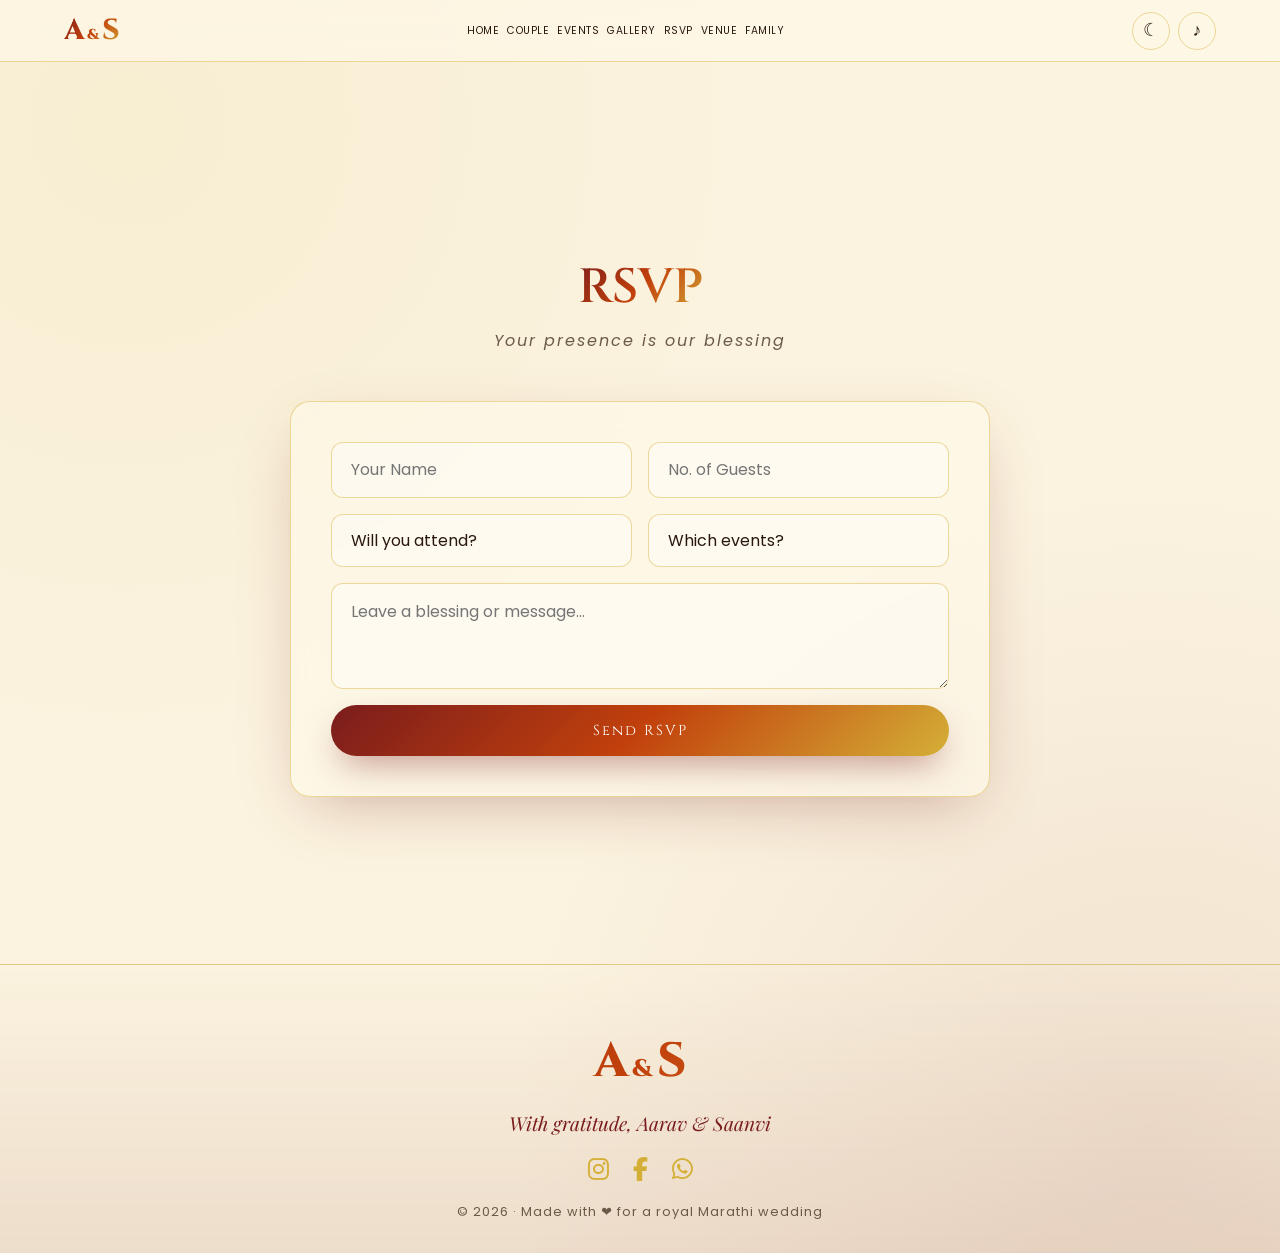
==== rsvp.html @ 339630f1 "new" ====
<!DOCTYPE html>
<html lang="mr">
<head>
<meta charset="UTF-8" />
<meta name="viewport" content="width=device-width, initial-scale=1.0" />
<meta name="description" content="Aarav & Saanvi — RSVP for our Royal Marathi Wedding." />
<title>RSVP · Aarav & Saanvi Wedding</title>
<link rel="preconnect" href="https://fonts.googleapis.com">
<link rel="preconnect" href="https://fonts.gstatic.com" crossorigin>
<link href="https://fonts.googleapis.com/css2?family=Cinzel:wght@400;600;800&family=Playfair+Display:ital,wght@0,400;0,600;1,400&family=Poppins:wght@300;400;500;600&family=Tiro+Devanagari+Marathi&family=Yatra+One&display=swap" rel="stylesheet">
<link rel="stylesheet" href="https://unpkg.com/aos@2.3.4/dist/aos.css" />
<link rel="stylesheet" href="https://cdnjs.cloudflare.com/ajax/libs/font-awesome/6.4.0/css/all.min.css" />
<link rel="stylesheet" href="style.css" /> <!-- Main global styles -->
<link rel="stylesheet" href="rsvp.css" /> <!-- RSVP specific styles -->
</head>
<body>

<!-- =========== NAV =========== -->
<header class="nav" id="nav">
  <a href="index.html" class="nav-logo">
    <span class="monogram">A<small>&amp;</small>S</span>
  </a>
  <nav class="nav-links" id="navLinks">
    <a href="index.html#hero">Home</a>
    <a href="index.html#couple">Couple</a>
    <a href="index.html#events">Events</a>
    <a href="index.html#gallery">Gallery</a>
    <a href="rsvp.html">RSVP</a>
    <a href="index.html#venue">Venue</a>
    <a href="index.html#family">Family</a>
  </nav>
  <div class="nav-actions">
    <button class="icon-btn" id="themeToggle" title="Toggle theme">☾</button>
    <button class="icon-btn" id="audioToggle" title="Toggle music">♪</button>
    <button class="hamburger" id="hamburger" aria-label="Menu"><span></span><span></span><span></span></button>
  </div>
</header>

<audio id="bgMusic" loop>
  <source src="https://cdn.pixabay.com/download/audio/2022/03/15/audio_b87e9c4d6e.mp3?filename=indian-sitar-meditation-7969.mp3" type="audio/mpeg">
</audio>

<!-- =========== RSVP =========== -->
<section id="rsvp" class="section rsvp-page-section">
  <div class="ornament-sep" data-aos="fade-up"></div>
  <h2 class="section-title" data-aos="fade-up">RSVP</h2>
  <p class="section-sub" data-aos="fade-up">Your presence is our blessing</p>
  <form class="rsvp-form glass" id="rsvpForm" data-aos="fade-up">
    <div class="row">
      <input required name="name" placeholder="Your Name" />
      <input required type="number" min="1" max="20" name="guests" placeholder="No. of Guests" />
    </div>
    <div class="row">
      <select name="attending" required>
        <option value="">Will you attend?</option>
        <option>Joyfully accepts</option>
        <option>Regretfully declines</option>
      </select>
      <select name="event">
        <option value="">Which events?</option>
        <option>All ceremonies</option>
        <option>Wedding only</option>
        <option>Reception only</option>
      </select>
    </div>
    <textarea name="message" rows="3" placeholder="Leave a blessing or message..."></textarea>
    <button class="btn-royal shimmer" type="submit">Send RSVP</button>
    <p class="rsvp-thanks" id="rsvpThanks" hidden>🌸 Thank you! Your blessings are received.</p>
  </form>
</section>

<!-- =========== FOOTER =========== -->
<footer class="footer">
  <div class="footer-monogram">A<small>&amp;</small>S</div>
  <p class="footer-thanks">With gratitude, Aarav &amp; Saanvi</p>
  <div class="footer-socials">
    <a href="#" aria-label="Instagram"><i class="fa-brands fa-instagram"></i></a>
    <a href="#" aria-label="Facebook"><i class="fa-brands fa-facebook-f"></i></a>
    <a href="#" aria-label="WhatsApp"><i class="fa-brands fa-whatsapp"></i></a>
  </div>
  <p class="copyright">© 2026 · Made with ❤ for a royal Marathi wedding</p>
</footer>

<script src="https://unpkg.com/aos@2.3.4/dist/aos.js"></script>
<script src="script.js"></script> <!-- Main script -->
</body>
</html>
---- style.css ----
/* =====================================================
   Royal Marathi Wedding Invitation — Stylesheet
   Palette: Maroon · Saffron · Cream · Gold · Ink
   ===================================================== */

:root {
  --maroon: #7a1c1c;
  --maroon-deep: #4d0f0f;
  --saffron: #c2410c;
  --gold: #d4af37;
  --gold-soft: #e8c66a;
  --cream: #f5e6c8;
  --cream-soft: #fbf3df;
  --ink: #1b1410;
  --bg: #fbf3df;
  --fg: #2a1810;
  --muted: #6b5a48;
  --glass: rgba(255, 250, 235, 0.55);
  --glass-border: rgba(212, 175, 55, 0.45);
  --shadow-gold: 0 20px 60px -20px rgba(122, 28, 28, 0.35);
  --grad-royal: linear-gradient(135deg, #7a1c1c 0%, #c2410c 50%, #d4af37 100%);
  --grad-gold: linear-gradient(135deg, #d4af37, #f5e6c8, #d4af37);

  --f-display: "Cinzel", "Playfair Display", serif;
  --f-body: "Poppins", system-ui, sans-serif;
  --f-marathi: "Tiro Devanagari Marathi", "Yatra One", serif;
  --f-yatra: "Yatra One", serif;
}

[data-theme="dark"] {
  --bg: #14080a;
  --fg: #f5e6c8;
  --muted: #c9b48a;
  --cream: #2a1a14;
  --cream-soft: #1d1109;
  --glass: rgba(40, 20, 15, 0.55);
  --glass-border: rgba(212, 175, 55, 0.35);
}

* { box-sizing: border-box; margin: 0; padding: 0; }

html { scroll-behavior: smooth; overflow-x: hidden; width: 100%; }

body {
  font-family: var(--f-body);
  background: var(--bg);
  color: var(--fg);
  overflow-x: hidden;
  cursor: none;
  background-image:
    radial-gradient(circle at 10% 10%, rgba(212,175,55,.08), transparent 40%),
    radial-gradient(circle at 90% 90%, rgba(122,28,28,.08), transparent 40%);
}

a { color: inherit; text-decoration: none; }
img { max-width: 100%; display: block; }

/* ========= LOADER ========= */
.loader {
  position: fixed; inset: 0; z-index: 9999;
  background: radial-gradient(circle, var(--maroon-deep), #000);
  display: grid; place-items: center;
  transition: opacity .8s ease, visibility .8s ease;
}
.loader.hide { opacity: 0; visibility: hidden; }
.loader-mandala {
  width: 120px; height: 120px;
  border-radius: 50%;
  border: 3px dashed var(--gold);
  border-top-color: var(--cream);
  animation: spin 3s linear infinite;
  box-shadow: 0 0 60px rgba(212,175,55,.6);
}
.loader-text {
  position: absolute; bottom: 30%;
  color: var(--gold); font-family: var(--f-marathi); font-size: 1.2rem;
  letter-spacing: 2px;
}
@keyframes spin { to { transform: rotate(360deg); } }

/* ========= CURSOR ========= */
.cursor-dot, .cursor-ring {
  position: fixed; pointer-events: none; z-index: 9998;
  border-radius: 50%; transform: translate(-50%, -50%);
  transition: transform .15s ease;
}
.cursor-dot { width: 6px; height: 6px; background: var(--gold); }
.cursor-ring { width: 32px; height: 32px; border: 1.5px solid var(--gold); transition: transform .25s ease, width .25s, height .25s; }
.cursor-ring.grow { width: 60px; height: 60px; background: rgba(212,175,55,.15); }
@media (max-width: 900px) { .cursor-dot, .cursor-ring { display: none; } body { cursor: auto; } }

/* ========= SCROLL PROGRESS ========= */
.scroll-progress {
  position: fixed; top: 0; left: 0; height: 3px; width: 0;
  background: var(--grad-gold); z-index: 9000;
  box-shadow: 0 0 10px var(--gold);
}

/* ========= PARTICLES & PETALS ========= */
#particles { position: fixed; inset: 0; z-index: -1; pointer-events: none; }
.petals { position: fixed; inset: 0; pointer-events: none; z-index: 1; overflow: hidden; }
.petal {
  position: absolute; top: -20px;
  width: 14px; height: 14px;
  background: radial-gradient(circle at 30% 30%, #ffb88c, #c2410c 60%, #7a1c1c);
  border-radius: 50% 0 50% 0;
  opacity: .75;
  animation: petalFall linear infinite;
}
@keyframes petalFall {
  0% { transform: translateY(-20px) rotate(0); opacity: 0; }
  10% { opacity: .8; }
  100% { transform: translateY(110vh) rotate(720deg); opacity: 0; }
}

/* ========= NAV ========= */
.nav {
  position: fixed; top: 0; left: 0; right: 0; z-index: 100;
  display: flex; align-items: center; justify-content: space-between;
  padding: 0.7rem 5%;
  padding-top: calc(0.7rem + env(safe-area-inset-top, 0px));
  backdrop-filter: blur(14px);
  background: var(--glass);
  border-bottom: 1px solid var(--glass-border);
  transition: padding .3s ease, background .3s ease;
}
.nav.scrolled { padding-top: calc(0.4rem + env(safe-area-inset-top, 0px)); padding-bottom: 0.4rem; box-shadow: 0 10px 30px -15px rgba(0,0,0,.25); }
.monogram {
  font-family: var(--f-display); font-size: 1.8rem; font-weight: 800;
  background: var(--grad-royal); -webkit-background-clip: text; background-clip: text; color: transparent;
}
.monogram small { font-size: .9rem; padding: 0 .15rem; }
.nav-links { display: flex; gap: 0.5rem; }
.nav-links a {
  font-size: 0.65rem; letter-spacing: 0.5px; text-transform: uppercase;
  position: relative; padding: .25rem 0;
}
.nav-links a::after {
  content: ""; position: absolute; left: 0; bottom: -4px; width: 0; height: 1px;
  background: var(--grad-gold); transition: width .3s ease;
}
.nav-links a:hover::after { width: 100%; }
.nav-actions { display: flex; gap: .5rem; align-items: center; }
.icon-btn {
  width: 38px; height: 38px; border-radius: 50%;
  border: 1px solid var(--glass-border); background: transparent;
  color: var(--fg); font-size: 1.1rem; cursor: none;
  transition: all .3s ease;
}
.icon-btn:hover { background: var(--gold); color: var(--ink); transform: rotate(15deg); }
.hamburger { display: none; width: 38px; height: 38px; background: transparent; border: none; flex-direction: column; gap: 5px; justify-content: center; align-items: center; cursor: pointer; }
.hamburger span { display: block; width: 22px; height: 2px; background: var(--fg); transition: .3s; }
.hamburger.open span:nth-child(1) { transform: rotate(45deg) translate(5px, 5px); }
.hamburger.open span:nth-child(2) { opacity: 0; }
.hamburger.open span:nth-child(3) { transform: rotate(-45deg) translate(5px, -5px); }

@media (max-width: 900px) {
  .hamburger { display: flex; }
  .nav-links {
    position: fixed; top: 0; left: 0; right: 0; bottom: 0;
    height: 100vh; height: calc(var(--vh, 1vh) * 100);
    flex-direction: column; justify-content: center; align-items: center;
    padding: 2rem; gap: 2rem;
    background: var(--glass); backdrop-filter: blur(20px);
    transform: translateX(100%); 
    visibility: hidden;
    pointer-events: none;
    transition: transform .4s cubic-bezier(0.4, 0, 0.2, 1), visibility .4s;
    z-index: -1;
  }
  .nav-links.open { transform: translateX(0); visibility: visible; pointer-events: auto; }
  .nav-links a { font-size: 1rem; }
}

/* ========= HERO ========= */
.hero {
  height: 100vh; height: calc(var(--vh, 1vh) * 100);
  position: relative;
  display: grid; place-items: center;
  text-align: center; padding: 0 1.5rem;
  background:
    radial-gradient(ellipse at top, rgba(212,175,55,.15), transparent 60%),
    radial-gradient(ellipse at bottom, rgba(122,28,28,.2), transparent 60%);
  overflow: hidden;
}
.hero-ornament {
  position: absolute; left: 50%; transform: translateX(-50%);
  width: min(420px, 80%); height: 60px;
  background: url("data:image/svg+xml;utf8,<svg xmlns='http://www.w3.org/2000/svg' viewBox='0 0 400 60'><path d='M0 30 L150 30 M250 30 L400 30' stroke='%23d4af37' stroke-width='1.5'/><circle cx='200' cy='30' r='12' fill='none' stroke='%23d4af37' stroke-width='1.5'/><circle cx='200' cy='30' r='4' fill='%23d4af37'/><path d='M180 30 Q200 10 220 30 Q200 50 180 30' fill='none' stroke='%23d4af37' stroke-width='1'/></svg>") no-repeat center/contain;
  opacity: .9;
}
.hero-ornament.top { top: 5rem; }
.hero-ornament.bottom { bottom: 2rem; transform: translateX(-50%) rotate(180deg); }

.hero-krishna {
  position: absolute;
  inset: 0;
  width: 100%;
  height: 100%;
  z-index: 0;
  pointer-events: none;
  opacity: 0.3;
  filter: brightness(90%);
  object-fit: cover;
  object-position: center;
  display: block !important;
  transition: opacity 0.5s ease;
}

[data-theme="dark"] .hero-krishna {
  opacity: 0.2;
  filter: sepia(100%) saturate(200%) brightness(120%) invert(10%);
}

@media (max-width: 768px) {
  .hero-krishna { 
    opacity: 0.2;
  }
}

.hero-inner { max-width: 900px; position: relative; z-index: 5; }
.hero-shlok {
  font-family: var(--f-marathi); color: var(--gold);
  font-size: 1.1rem; letter-spacing: 3px; margin-bottom: 1rem;
  text-shadow: 0 2px 10px rgba(0,0,0,0.1);
}
.hero-names {
  font-family: var(--f-display); font-weight: 800;
  font-size: clamp(2.2rem, 9vw, 7rem); line-height: 1.1;
  display: flex; align-items: center; justify-content: center; gap: 0.5rem 1rem; flex-wrap: wrap;
}
.hero-names .name {
  background: var(--grad-royal); -webkit-background-clip: text; background-clip: text; color: transparent;
  filter: drop-shadow(0 10px 20px rgba(0,0,0,0.15));
}
.hero-names .amp {
  font-family: "Playfair Display", serif; font-style: italic;
  color: var(--gold); font-size: .7em; font-weight: 400;
}
.hero-marathi {
  font-family: var(--f-marathi); font-size: 1.5rem;
  color: var(--maroon); margin: 1.5rem 0;
  text-shadow: 0 2px 10px rgba(0,0,0,0.05);
}
[data-theme="dark"] .hero-marathi { color: var(--gold-soft); }
.hero-date {
  display: inline-flex; gap: 0.8rem; align-items: center;
  padding: 0.8rem 2.2rem; border: 2px solid var(--gold);
  border-radius: 999px; backdrop-filter: blur(10px);
  background: rgba(255, 250, 235, 0.9); margin-bottom: 2.5rem;
  font-family: var(--f-display); letter-spacing: 2px; font-size: 1.05rem;
  font-weight: 700; color: var(--maroon);
  flex-wrap: wrap; justify-content: center;
  box-shadow: 0 10px 40px rgba(122, 28, 28, 0.2);
}
[data-theme="dark"] .hero-date { background: rgba(42, 26, 20, 0.9); color: var(--gold-soft); }
.hero-date .dot { width: 4px; height: 4px; background: var(--gold); border-radius: 50%; }
@media (max-width: 480px) {
  .hero-names { gap: 0.2rem 1rem; }
  .hero-date { font-size: 0.85rem; padding: 0.6rem 1.4rem; gap: 0.6rem; }
  .hero-marathi { font-size: 1.2rem; }
}

/* Diya */
.diya {
  position: absolute; bottom: 8rem; left: 5%;
  width: 30px; height: 15px;
  background: var(--maroon-deep); border-radius: 0 0 15px 15px;
}
.diya.right { left: auto; right: 5%; }
.flame {
  position: absolute; top: -20px; left: 50%; transform: translateX(-50%);
  width: 12px; height: 22px;
  background: radial-gradient(ellipse at center bottom, #fff5b0, #ffb33a 50%, #ff5722 100%);
  border-radius: 50% 50% 30% 30% / 60% 60% 40% 40%;
  filter: drop-shadow(0 0 12px rgba(255,180,60,.9));
  animation: flicker 1.4s ease-in-out infinite alternate;
  transform-origin: bottom;
}
@keyframes flicker {
  0% { transform: translateX(-50%) scale(1) rotate(-2deg); }
  50% { transform: translateX(-50%) scale(1.1, .95) rotate(2deg); }
  100% { transform: translateX(-50%) scale(.95, 1.05) rotate(-1deg); }
}

/* ========= SECTIONS ========= */
.section {
  padding: clamp(3rem, 10vh, 6rem) 1.5rem;
  max-width: 1200px; margin: 0 auto;
  position: relative;
  overflow-x: hidden;
}
@media (max-width: 768px) {
  .section { padding: 4rem 1rem; }
}

.section-title {
  font-family: var(--f-display); font-weight: 600;
  font-size: clamp(2rem, 4vw, 3rem); text-align: center;
  background: var(--grad-royal); -webkit-background-clip: text; background-clip: text; color: transparent;
  margin-bottom: .5rem;
}
.section-sub {
  text-align: center; color: var(--muted); font-style: italic;
  margin-bottom: 3rem; letter-spacing: 2px;
}
.ornament-sep {
  height: 40px; margin: 0 auto 3rem; max-width: 300px;
  background: url("data:image/svg+xml;utf8,<svg xmlns='http://www.w3.org/2000/svg' viewBox='0 0 300 40'><path d='M0 20 L120 20 M180 20 L300 20' stroke='%23d4af37' stroke-width='1'/><path d='M150 5 L160 20 L150 35 L140 20 Z' fill='%23d4af37'/><circle cx='130' cy='20' r='2' fill='%23d4af37'/><circle cx='170' cy='20' r='2' fill='%23d4af37'/></svg>") no-repeat center/contain;
}

.glass {
  background: var(--glass);
  backdrop-filter: blur(16px);
  border: 1px solid var(--glass-border);
  border-radius: 20px;
  box-shadow: var(--shadow-gold);
}

/* ========= COUNTDOWN ========= */
.countdown { display: flex; gap: 1.5rem; justify-content: center; flex-wrap: wrap; }
.cd-card {
  flex: 1 1 calc(50% - 1rem); max-width: 160px; padding: 1.5rem 0.5rem;
  background: var(--glass); backdrop-filter: blur(14px);
  border: 1px solid var(--glass-border); border-radius: 20px;
  text-align: center; position: relative; overflow: hidden;
  box-shadow: var(--shadow-gold);
  transition: transform .4s ease;
}
.cd-card::before {
  content: ""; position: absolute; inset: 0;
  background: var(--grad-gold); opacity: 0;
  transition: opacity .4s ease; z-index: -1;
}
.cd-card:hover { transform: translateY(-8px); }
.cd-card span {
  display: block; font-family: var(--f-display); font-weight: 800;
  font-size: clamp(1.8rem, 5vw, 3rem); color: var(--maroon);
  background: var(--grad-royal); -webkit-background-clip: text; background-clip: text; color: transparent;
}
.cd-card label {
  font-size: .8rem; letter-spacing: 3px;
  color: var(--muted); text-transform: uppercase;
}
@media (max-width: 480px) {
  .cd-card { flex: 1 1 40%; max-width: none; }
}

/* ========= COUPLE ========= */
.couple-grid {
  display: grid; grid-template-columns: 1fr auto 1fr;
  gap: 2rem; align-items: center;
}
.couple-card {
  padding: 2rem; text-align: center;
  transition: transform .5s ease, box-shadow .5s ease;
}
.couple-card:hover { transform: translateY(-10px) scale(1.02); }
.couple-photo {
  width: 200px; height: 200px; border-radius: 50%;
  margin: 0 auto 1.5rem;
  background-size: cover; background-position: center;
  border: 4px solid var(--gold);
  box-shadow: 0 0 0 8px rgba(212,175,55,.15), 0 20px 40px -10px rgba(0,0,0,.3);
  position: relative;
}
.couple-card h3 {
  font-family: var(--f-display); font-size: 1.8rem;
  color: var(--maroon); margin-bottom: .3rem;
}
[data-theme="dark"] .couple-card h3 { color: var(--gold-soft); }
.marathi-accent { font-family: var(--f-marathi); color: var(--gold); margin-bottom: 1rem; }
.bio { color: var(--muted); line-height: 1.7; }
.socials { display: flex; gap: 1rem; justify-content: center; margin-top: 1.2rem; }
.socials a {
  width: 36px; height: 36px; border-radius: 50%;
  display: grid; place-items: center;
  border: 1px solid var(--glass-border);
  font-size: 1rem;
  transition: all .3s ease;
}
.socials a:hover { background: var(--gold); color: var(--ink); }
.couple-knot {
  text-align: center; font-family: var(--f-marathi); color: var(--gold);
}
.knot-symbol {
  font-size: 4rem; color: var(--gold);
  animation: pulse 3s ease-in-out infinite;
  text-shadow: 0 0 30px var(--gold);
}
@keyframes pulse { 50% { transform: scale(1.15); } }
@media (max-width: 800px) {
  .couple-grid { grid-template-columns: 1fr; }
  .couple-knot { order: -1; }
}
@media (max-width: 480px) {
  .couple-photo { width: 140px; height: 140px; }
  .couple-card { padding: 1.5rem 1rem; }
  .couple-card h3 { font-size: 1.6rem; }
  .t-card { padding: 1rem; }
}

/* ========= TIMELINE ========= */
.timeline { position: relative; display: flex; flex-direction: column; gap: 2.5rem; max-width: 800px; margin: 0 auto; }
.timeline::before {
  content: ""; position: absolute;
  left: 19px; top: 0; bottom: 0; width: 2px;
  background: linear-gradient(to bottom, transparent, var(--gold), transparent);
}
.t-item { display: flex; gap: 1.5rem; align-items: flex-start; }
.t-icon {
  flex: 0 0 40px; width: 40px; height: 40px;
  background: var(--grad-royal); border-radius: 50%;
  display: grid; place-items: center; font-size: 1.2rem;
  box-shadow: 0 0 0 6px var(--bg), 0 0 20px rgba(212,175,55,.4);
  position: relative; z-index: 2;
}
.t-card { flex: 1; padding: 1.5rem 2rem; }
@media (max-width: 768px) {
  .t-card { padding: 1.2rem 1.5rem; }
}
.t-card h4 { font-family: var(--f-display); color: var(--maroon); font-size: 1.4rem; margin-bottom: .3rem; }
[data-theme="dark"] .t-card h4 { color: var(--gold-soft); }
.t-meta { color: var(--gold); letter-spacing: 1.5px; font-size: .85rem; margin-bottom: .5rem; }
.t-card p:last-child { color: var(--muted); }

/* ========= QUOTE ========= */
.quote-section { text-align: center; }
.marathi-quote {
  font-family: var(--f-marathi); font-size: clamp(1.5rem, 3vw, 2.2rem);
  color: var(--maroon); line-height: 1.6; max-width: 800px; margin: 0 auto;
  padding: 3rem 2rem; position: relative;
}
[data-theme="dark"] .marathi-quote { color: var(--gold-soft); }
.marathi-quote cite {
  display: block; margin-top: 1.5rem;
  font-family: "Playfair Display", serif; font-style: italic;
  font-size: 1rem; color: var(--muted);
}
.marathi-quote::before, .marathi-quote::after {
  content: "❋"; color: var(--gold); display: block;
  font-size: 1.5rem; margin: 1rem auto;
}

/* ========= DRESS ========= */
.dress-grid { display: grid; grid-template-columns: repeat(auto-fit, minmax(240px, 1fr)); gap: 1.5rem; }
.dress-card { padding: 2rem; text-align: center; transition: transform .4s ease; }
.dress-card:hover { transform: translateY(-6px); }
.dress-icon { font-size: 3rem; margin-bottom: 1rem; }
.dress-card h4 { font-family: var(--f-display); color: var(--maroon); margin-bottom: .8rem; font-size: 1.4rem; }
[data-theme="dark"] .dress-card h4 { color: var(--gold-soft); }
.dress-card p { color: var(--muted); line-height: 1.6; }
.palette { display: flex; justify-content: center; gap: .5rem; margin: 1rem 0; }
.palette span {
  width: 32px; height: 32px; border-radius: 50%;
  border: 2px solid var(--cream); box-shadow: 0 4px 10px rgba(0,0,0,.2);
}

/* ========= VENUE ========= */
.venue-grid { display: grid; grid-template-columns: 1fr 1fr; gap: 2rem; }
.venue-map { 
  display: block; 
  padding: .5rem; 
  overflow: hidden; 
  position: relative;
  cursor: pointer;
}
.venue-map::after {
  content: "Tap to Open Navigation";
  position: absolute; bottom: 1.5rem; left: 50%; transform: translateX(-50%);
  background: var(--maroon); color: white; padding: 0.6rem 1.2rem;
  border-radius: 999px; font-size: 0.8rem; font-family: var(--f-display);
  opacity: 0; transition: opacity 0.3s; pointer-events: none; z-index: 5;
  box-shadow: 0 4px 15px rgba(0,0,0,0.3);
  white-space: nowrap;
}
.venue-map:hover::after { opacity: 1; }
@media (max-width: 768px) { .venue-map::after { opacity: 0.9; } }

.venue-map iframe { 
  width: 100%; height: 100%; min-height: 320px; border: 0; border-radius: 16px; 
  pointer-events: none; /* Allows click to pass through to the <a> tag */
}
.venue-info { padding: 2.5rem; display: flex; flex-direction: column; justify-content: center; gap: 1rem; }
.venue-info h3 { font-family: var(--f-display); color: var(--maroon); font-size: 1.8rem; }
[data-theme="dark"] .venue-info h3 { color: var(--gold-soft); }
.muted { color: var(--muted); font-size: .9rem; }
@media (max-width: 800px) { .venue-grid { grid-template-columns: 1fr; } }

/* ========= GALLERY ========= */
.masonry { columns: 3 250px; column-gap: 1rem; }
.masonry img {
  width: 100%; margin-bottom: 1rem; border-radius: 14px;
  break-inside: avoid; cursor: none;
  border: 2px solid transparent;
  transition: transform .5s ease, border-color .3s ease, box-shadow .5s ease;
}
.masonry img:hover {
  transform: scale(1.03); border-color: var(--gold);
  box-shadow: 0 20px 50px -20px rgba(0,0,0,.4);
}

/* ========= LIGHTBOX ========= */
.lightbox {
  position: fixed; inset: 0; z-index: 9999;
  background: rgba(10,5,5,.95); display: none;
  place-items: center; padding: 2rem;
}
.lightbox.open { display: grid; animation: fadeIn .3s; }
.lightbox img { max-width: min(90vw, 800px); max-height: 90vh; border-radius: 12px; border: 3px solid var(--gold); object-fit: contain; }
.lb-close {
  position: absolute; top: 1.5rem; right: 2rem;
  color: var(--gold); font-size: 3rem; cursor: pointer; line-height: 1;
}
@keyframes fadeIn { from { opacity: 0; } to { opacity: 1; } }

/* ========= RSVP ========= */
.rsvp-form { padding: 2.5rem; max-width: 700px; margin: 0 auto; display: flex; flex-direction: column; gap: 1rem; }
.rsvp-form .row { display: grid; grid-template-columns: 1fr 1fr; gap: 1rem; }
.rsvp-form input, .rsvp-form select, .rsvp-form textarea {
  width: 100%; padding: .9rem 1.2rem; font-family: inherit; font-size: 1rem;
  background: rgba(255,255,255,.4); border: 1px solid var(--glass-border);
  border-radius: 12px; color: var(--fg); outline: none; -webkit-appearance: none;
  transition: border-color .3s ease, background .3s ease;
}
[data-theme="dark"] .rsvp-form input, [data-theme="dark"] .rsvp-form select, [data-theme="dark"] .rsvp-form textarea {
  background: rgba(0,0,0,.3);
}
.rsvp-form input:focus, .rsvp-form select:focus, .rsvp-form textarea:focus { border-color: var(--gold); }
.rsvp-thanks { color: var(--gold); text-align: center; font-family: var(--f-display); margin-top: 1rem; }
@media (max-width: 600px) { 
  .rsvp-form { padding: 1.5rem; }
  .rsvp-form .row { grid-template-columns: 1fr; } 
}

/* ========= FAMILY ========= */
.family-grid { display: grid; grid-template-columns: 1fr 1fr; gap: 2rem; }
.family-card { padding: 2.5rem; text-align: center; }
.fam-tag { color: var(--gold); letter-spacing: 3px; font-size: .8rem; text-transform: uppercase; margin-bottom: 1rem; }
.family-card h3 { font-family: var(--f-display); color: var(--maroon); font-size: 1.4rem; line-height: 1.4; }
[data-theme="dark"] .family-card h3 { color: var(--gold-soft); }
.blessing {
  text-align: center; max-width: 700px; margin: 3rem auto 0;
  font-family: var(--f-marathi); font-size: 1.2rem; color: var(--maroon);
  line-height: 1.8; padding: 0 1rem;
}
[data-theme="dark"] .blessing { color: var(--gold-soft); }
@media (max-width: 700px) { .family-grid { grid-template-columns: 1fr; } }

/* ========= FOOTER ========= */
.footer {
  text-align: center; padding: 4rem 1.5rem 2rem;
  background: linear-gradient(180deg, transparent, rgba(122,28,28,.1));
  border-top: 1px solid var(--glass-border);
  margin-top: 4rem;
}
.footer-monogram {
  font-family: var(--f-display); font-size: 3rem; font-weight: 800;
  background: var(--grad-royal); -webkit-background-clip: text; background-clip: text; color: transparent;
}
.footer-monogram small { font-size: 1.5rem; padding: 0 .25rem; }
.footer-thanks { font-family: "Playfair Display", serif; font-style: italic; color: var(--maroon); font-size: 1.2rem; margin: 1rem 0; }
[data-theme="dark"] .footer-thanks { color: var(--gold-soft); }
.footer-socials { display: flex; gap: 1.5rem; justify-content: center; margin: 1rem 0; }
.footer-socials a { color: var(--gold); font-size: 1.5rem; transition: all .3s ease; }
.footer-socials a:hover { color: var(--maroon); }
[data-theme="dark"] .footer-socials a:hover { color: var(--cream); }
.copyright { color: var(--muted); font-size: .8rem; margin-top: 1rem; letter-spacing: 1px; }

/* ========= BUTTONS ========= */
.btn-royal {
  display: inline-block; padding: 1rem 2.5rem;
  background: var(--grad-royal); color: white;
  font-family: var(--f-display); letter-spacing: 2px; font-size: .9rem;
  border: none; border-radius: 999px; cursor: none;
  box-shadow: 0 15px 35px -10px rgba(122,28,28,.5);
  position: relative; overflow: hidden;
  transition: transform .3s ease, box-shadow .3s ease;
}
.btn-royal:hover { transform: translateY(-3px); box-shadow: 0 25px 45px -10px rgba(122,28,28,.6); }
.shimmer::before {
  content: ""; position: absolute; top: 0; left: -100%; width: 100%; height: 100%;
  background: linear-gradient(90deg, transparent, rgba(255,255,255,.4), transparent);
  animation: shimmer 3s infinite;
}
@keyframes shimmer { 100% { left: 100%; } }

/* ========= FLOATING RSVP ========= */
.floating-rsvp {
  position: fixed; bottom: calc(2rem + env(safe-area-inset-bottom, 0px));
  right: 2rem; z-index: 50;
  padding: 1rem 1.8rem; border-radius: 999px;
  background: var(--grad-royal); color: white;
  font-family: var(--f-display); letter-spacing: 2px;
  box-shadow: 0 15px 35px -10px rgba(122,28,28,.6);
  animation: float 3s ease-in-out infinite;
  overflow: hidden;
}
@keyframes float { 50% { transform: translateY(-8px); } }
@media (max-width: 600px) { .floating-rsvp { bottom: 1rem; right: 1rem; padding: .8rem 1.4rem; font-size: .8rem; } }
---- rsvp.css ----
/* Styles specific to the RSVP page */

.rsvp-page-section {
  min-height: 100vh; /* Ensure it takes full height */
  display: flex;
  flex-direction: column;
  justify-content: center;
  align-items: center;
  padding-top: 8rem; /* Adjust for fixed header */
  padding-bottom: 4rem;
}

.rsvp-form { padding: 2.5rem; max-width: 700px; margin: 0 auto; display: flex; flex-direction: column; gap: 1rem; }
.rsvp-form .row { display: grid; grid-template-columns: 1fr 1fr; gap: 1rem; }
.rsvp-form input, .rsvp-form select, .rsvp-form textarea {
  width: 100%; padding: .9rem 1.2rem; font-family: inherit; font-size: 1rem;
  background: rgba(255,255,255,.4); border: 1px solid var(--glass-border);
  border-radius: 12px; color: var(--fg); outline: none; -webkit-appearance: none;
  transition: border-color .3s ease, background .3s ease;
}
[data-theme="dark"] .rsvp-form input, [data-theme="dark"] .rsvp-form select, [data-theme="dark"] .rsvp-form textarea {
  background: rgba(0,0,0,.3);
}
.rsvp-form input:focus, .rsvp-form select:focus, .rsvp-form textarea:focus { border-color: var(--gold); }
.rsvp-thanks { color: var(--gold); text-align: center; font-family: var(--f-display); margin-top: 1rem; }
@media (max-width: 600px) { 
  .rsvp-form { padding: 1.5rem; }
  .rsvp-form .row { grid-template-columns: 1fr; } 
}
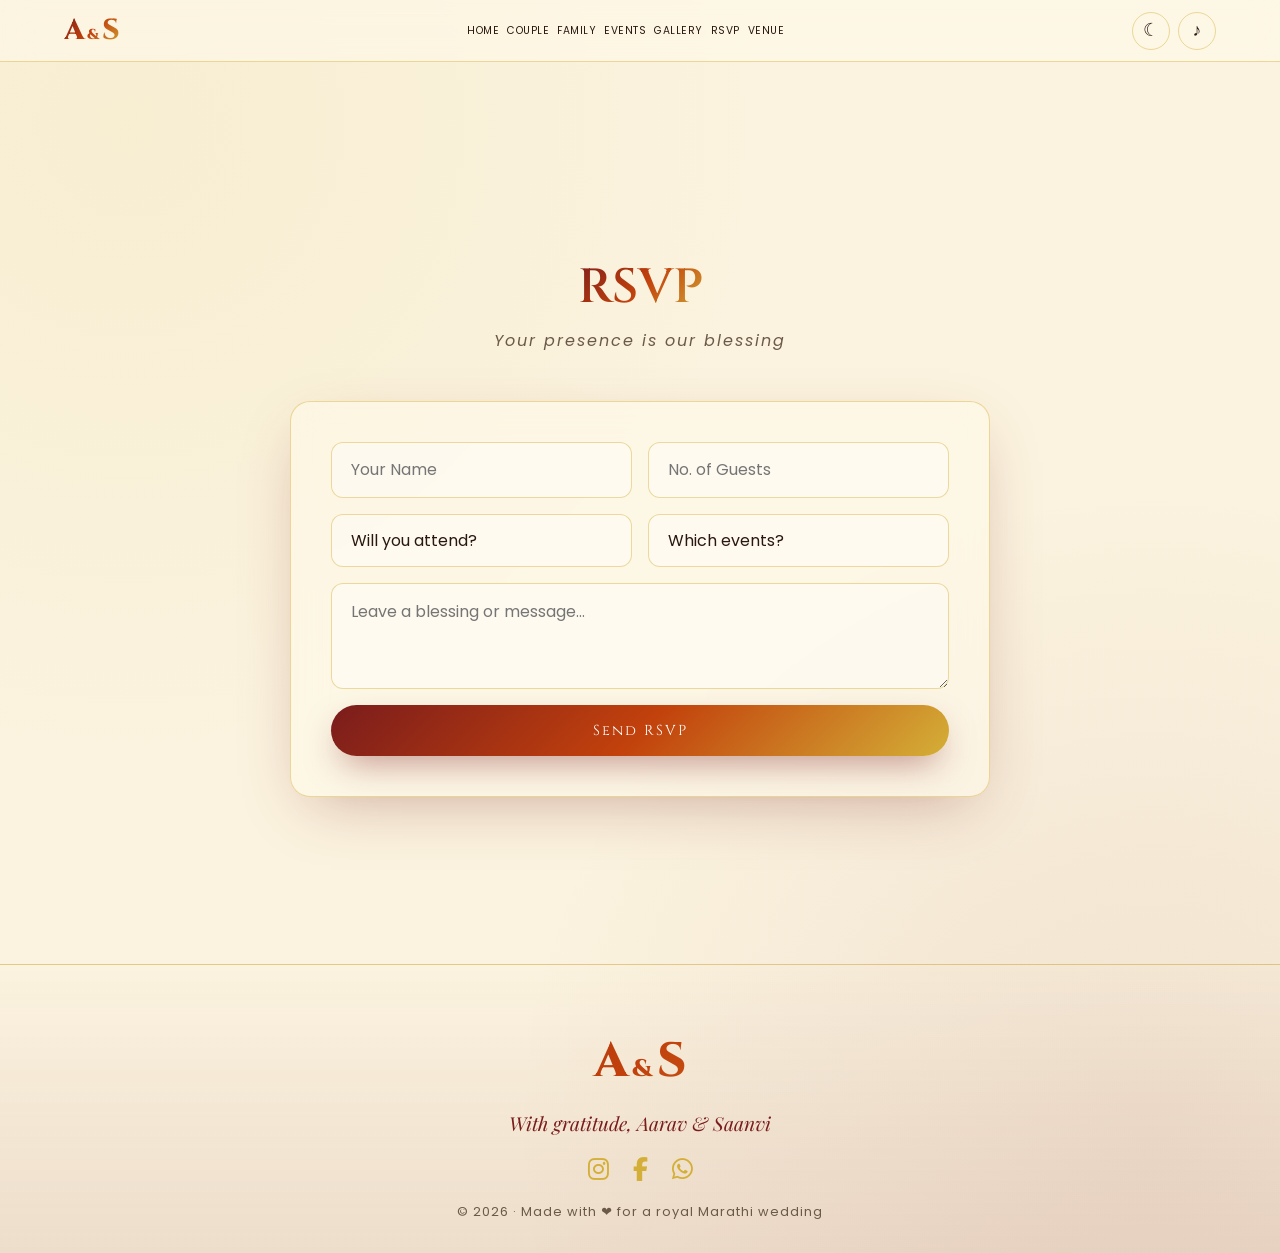
==== commit 1f8c6de0: "new" ====
--- a/rsvp.html
+++ b/rsvp.html
@@ -23,11 +23,11 @@
   <nav class="nav-links" id="navLinks">
     <a href="index.html#hero">Home</a>
     <a href="index.html#couple">Couple</a>
+    <a href="index.html#family">Family</a>
     <a href="index.html#events">Events</a>
     <a href="index.html#gallery">Gallery</a>
     <a href="rsvp.html">RSVP</a>
     <a href="index.html#venue">Venue</a>
-    <a href="index.html#family">Family</a>
   </nav>
   <div class="nav-actions">
     <button class="icon-btn" id="themeToggle" title="Toggle theme">☾</button>
--- a/style.css
+++ b/style.css
@@ -318,32 +318,55 @@
 }
 
 /* ========= COUNTDOWN ========= */
-.countdown { display: flex; gap: 1.5rem; justify-content: center; flex-wrap: wrap; }
-.cd-card {
-  flex: 1 1 calc(50% - 1rem); max-width: 160px; padding: 1.5rem 0.5rem;
-  background: var(--glass); backdrop-filter: blur(14px);
-  border: 1px solid var(--glass-border); border-radius: 20px;
-  text-align: center; position: relative; overflow: hidden;
-  box-shadow: var(--shadow-gold);
-  transition: transform .4s ease;
-}
-.cd-card::before {
-  content: ""; position: absolute; inset: 0;
-  background: var(--grad-gold); opacity: 0;
-  transition: opacity .4s ease; z-index: -1;
-}
-.cd-card:hover { transform: translateY(-8px); }
-.cd-card span {
-  display: block; font-family: var(--f-display); font-weight: 800;
-  font-size: clamp(1.8rem, 5vw, 3rem); color: var(--maroon);
+.countdown { 
+  display: flex; 
+  gap: 1.2rem; 
+  justify-content: center; 
+  flex-wrap: wrap; 
+  padding: 2rem 0;
+  align-items: center;
+}
+.cd-item {
+  display: flex;
+  flex-direction: column;
+  align-items: center;
+  justify-content: center;
+  background: var(--glass);
+  width: 110px;
+  height: 110px;
+  border-radius: 12px;
+  border: 1px solid var(--glass-border);
+  transition: all 0.3s ease;
+  position: relative;
+}
+.cd-item:hover {
+  border-color: var(--gold);
+  background: rgba(255, 250, 235, 0.85);
+  transform: scale(1.05); /* Smooth zoom only, no up/down movement */
+}
+
+.cd-medallion {
+  display: flex;
+  align-items: center;
+  justify-content: center;
+}
+
+.cd-medallion span {
+  font-family: var(--f-display); font-weight: 800;
+  font-size: 2rem; 
   background: var(--grad-royal); -webkit-background-clip: text; background-clip: text; color: transparent;
 }
-.cd-card label {
-  font-size: .8rem; letter-spacing: 3px;
-  color: var(--muted); text-transform: uppercase;
-}
-@media (max-width: 480px) {
-  .cd-card { flex: 1 1 40%; max-width: none; }
+.cd-item label {
+  font-family: var(--f-body); font-size: 0.7rem; 
+  letter-spacing: 2px; color: var(--muted); 
+  text-transform: uppercase; font-weight: 600;
+  margin-top: 0.2rem;
+}
+@media (max-width: 600px) {
+  .countdown { gap: 0.8rem; }
+  .cd-item { width: 85px; height: 85px; }
+  .cd-medallion span { font-size: 1.6rem; }
+  .cd-item label { font-size: 0.6rem; letter-spacing: 1px; }
 }
 
 /* ========= COUPLE ========= */
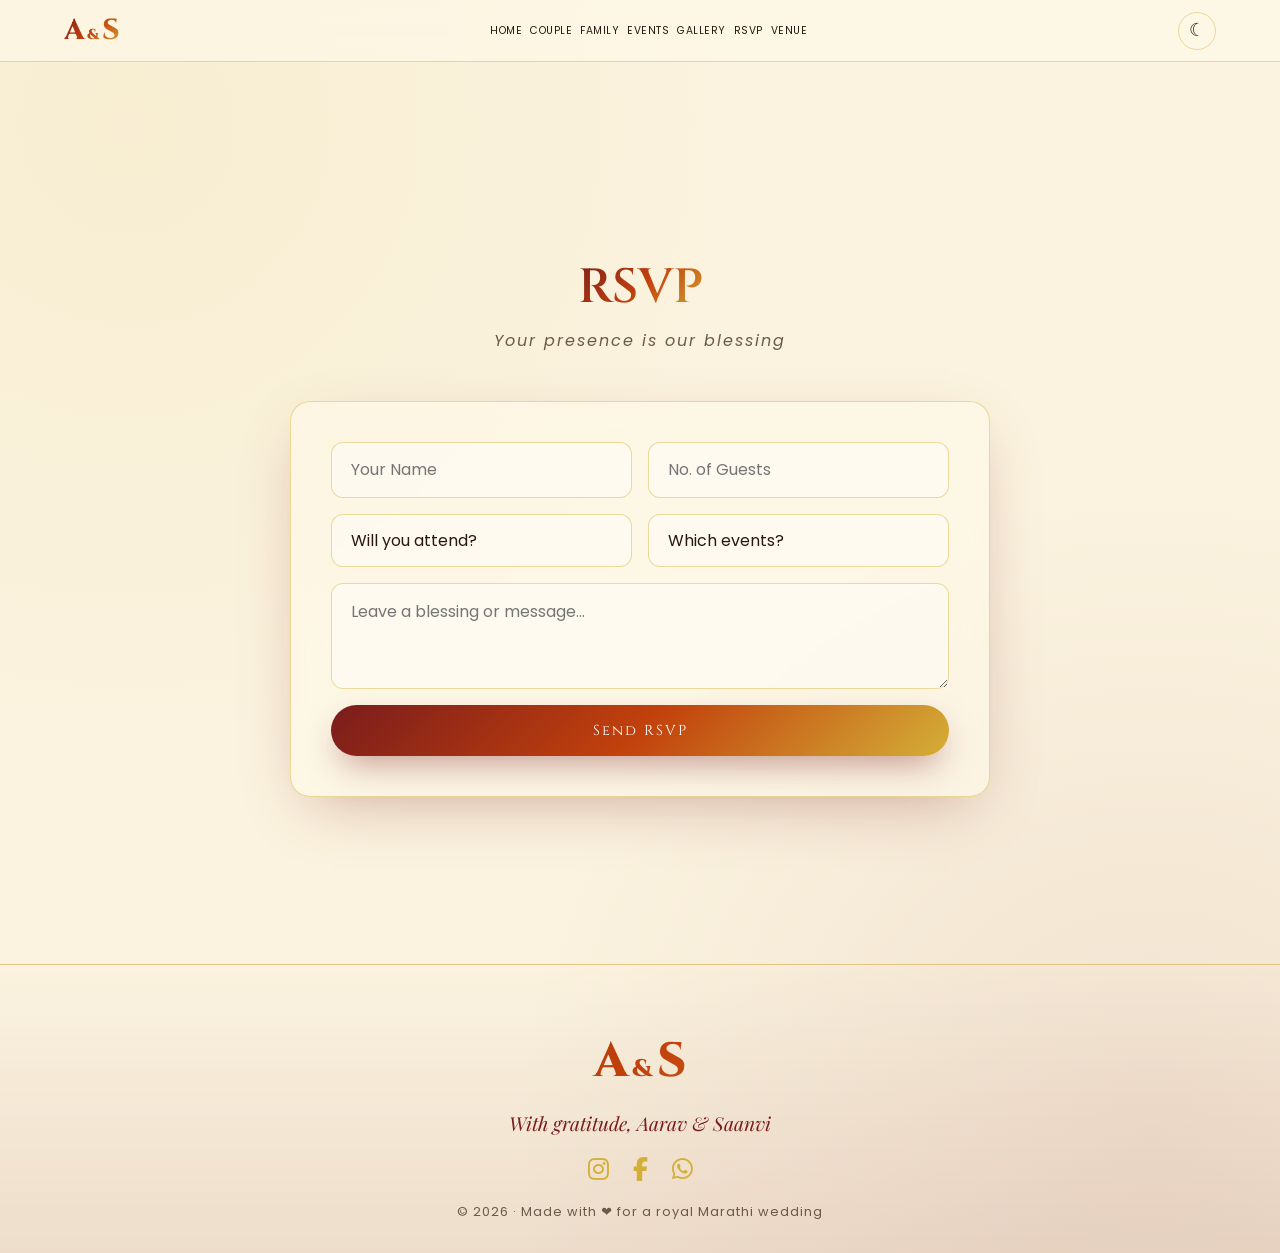
==== commit b243d0db: "new" ====
--- a/rsvp.html
+++ b/rsvp.html
@@ -31,14 +31,9 @@
   </nav>
   <div class="nav-actions">
     <button class="icon-btn" id="themeToggle" title="Toggle theme">☾</button>
-    <button class="icon-btn" id="audioToggle" title="Toggle music">♪</button>
     <button class="hamburger" id="hamburger" aria-label="Menu"><span></span><span></span><span></span></button>
   </div>
 </header>
-
-<audio id="bgMusic" loop>
-  <source src="https://cdn.pixabay.com/download/audio/2022/03/15/audio_b87e9c4d6e.mp3?filename=indian-sitar-meditation-7969.mp3" type="audio/mpeg">
-</audio>
 
 <!-- =========== RSVP =========== -->
 <section id="rsvp" class="section rsvp-page-section">
